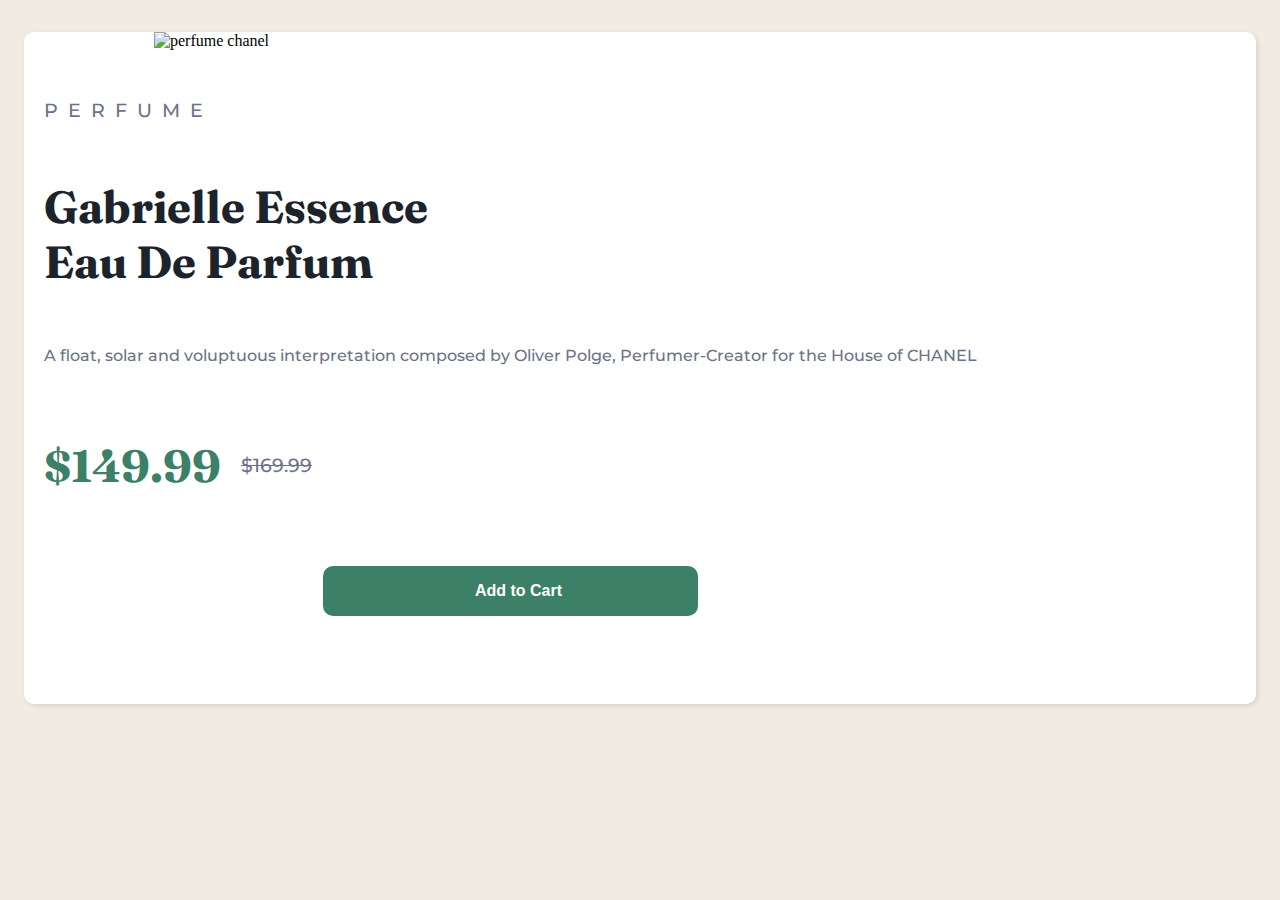
==== productPreviewCard/productPreviewCard.html @ 26734880 "add productPreviewCard" ====
<!DOCTYPE html>
<html lang="en">
  <head>
    <meta charset="UTF-8" />
    <meta name="viewport" content="width=device-width, initial-scale=1.0" />
    <link rel="stylesheet" href="previewCard.css" />
    <link
      rel="icon"
      type="image/x-icon"
      href="/frontend-practice/productPreviewCard/images/favicon-32x32.png"
    />

    <link rel="preconnect" href="https://fonts.googleapis.com" />
    <link rel="preconnect" href="https://fonts.gstatic.com" crossorigin />
    <link
      href="https://fonts.googleapis.com/css2?family=Fraunces:opsz,wght@9..144,700&display=swap"
      rel="stylesheet"
    />

    <link rel="preconnect" href="https://fonts.googleapis.com" />
    <link rel="preconnect" href="https://fonts.gstatic.com" crossorigin />
    <link
      href="https://fonts.googleapis.com/css2?family=Montserrat:wght@500;700&display=swap"
      rel="stylesheet"
    />

    <title>Product Preview Card</title>
  </head>
  <body>
    <main>
      <section class="box-img">
        <img
          class="desktop-img"
          src="/frontend-practice/productPreviewCard/images/image-product-desktop.jpg"
          alt="perfume chanel"
        />
        <img
          class="mobile-img"
          src="/frontend-practice/productPreviewCard/images/image-product-mobile.jpg"
          alt="perfume chanel"
        />
      </section>
      <section class="content">
        <h3 class="tag">PERFUME</h3>
        <h1 class="title">Gabrielle Essence<br />Eau De Parfum</h1>
        <p>
          A float, solar and voluptuous interpretation composed by Oliver Polge,
          Perfumer-Creator for the House of CHANEL
        </p>
        <div class="price">
          <h1 class="discount">$149.99</h1>
          <h3 class="fullprice">$169.99</h3>
        </div>

        <button class="add-cart">
          <span
            ><img
              class="icon"
              src="/frontend-practice/productPreviewCard/images/icon-cart.svg"
              alt="" /></span
          >Add to Cart
        </button>
      </section>
    </main>
  </body>
</html>
---- productPreviewCard/previewCard.css ----
* {
  margin: 0;
  padding: 0;
  box-sizing: border-box;
}

html {
  background-color: hsl(30, 38%, 92%);
}

h1 {
  font-family: "Fraunces", serif;
  font-weight: 700;
  font-size: 45px;
  color: hsl(212, 21%, 14%);
}

h3,
p {
  font-family: "Montserrat", sans-serif;
  font-weight: 500;
  color: hsl(228, 12%, 48%);
}

main {
  display: flex;
  flex-direction: column;
  background-color: hsl(0, 0%, 100%);
  border-radius: 10px;
  margin: 2rem 1.5rem;
  overflow: hidden;
  box-shadow: 2px 2px 5px rgba(0, 0, 0, 0.1);
}

.box-img {
  display: flex;
  justify-content: center;
  width: 375px;
}

.mobile-img {
  display: flex;
  width: fit-content;
}

.desktop-img {
  display: none;
}

.content {
  display: flex;
  flex-direction: column;
  justify-content: space-around;
  width: fit-content;
  height: 70vh;
  padding: 20px;
  margin-bottom: 1.5rem;
}

.tag {
  font-weight: 500;
  letter-spacing: 10px;
}

.price {
  display: flex;
  flex-direction: row;
  align-items: center;
  gap: 20px;
  margin-top: 1rem;
}

.price h1 {
  color: hsl(158, 36%, 37%);
}

.price h3 {
  font-weight: 500;
  text-decoration: line-through;
}

.price p {
  font-size: 36px;
}

button {
  align-self: center;
  background-color: hsl(158, 36%, 37%);
  border: none;
  border-radius: 10px;
  margin: 1rem;
  width: 375px;
  height: 50px;
  font-size: medium;
  font-weight: bold;
  color: hsl(0, 0%, 100%);
}

button:hover {
  background-color: hsla(157, 36%, 18%);
}

.icon {
  padding-right: 1rem;
}

@media only screen and (min-width: 1440px) {
  main {
    display: flex;
    flex-direction: row;
    width: 50vw;
    height: 70vh;
    margin: 5rem auto;
  }
  .box-img {
    display: flex;
    width: max-content;
    background-color: rgb(34, 208, 214);
  }

  .desktop-img {
    display: flex;
  }

  .mobile-img {
    display: none;
  }
  .content {
    display: flex;
    flex-direction: column;
    height: 100%;
    padding: 2.5rem;
  }
  button {
    align-self: center;
  }
}
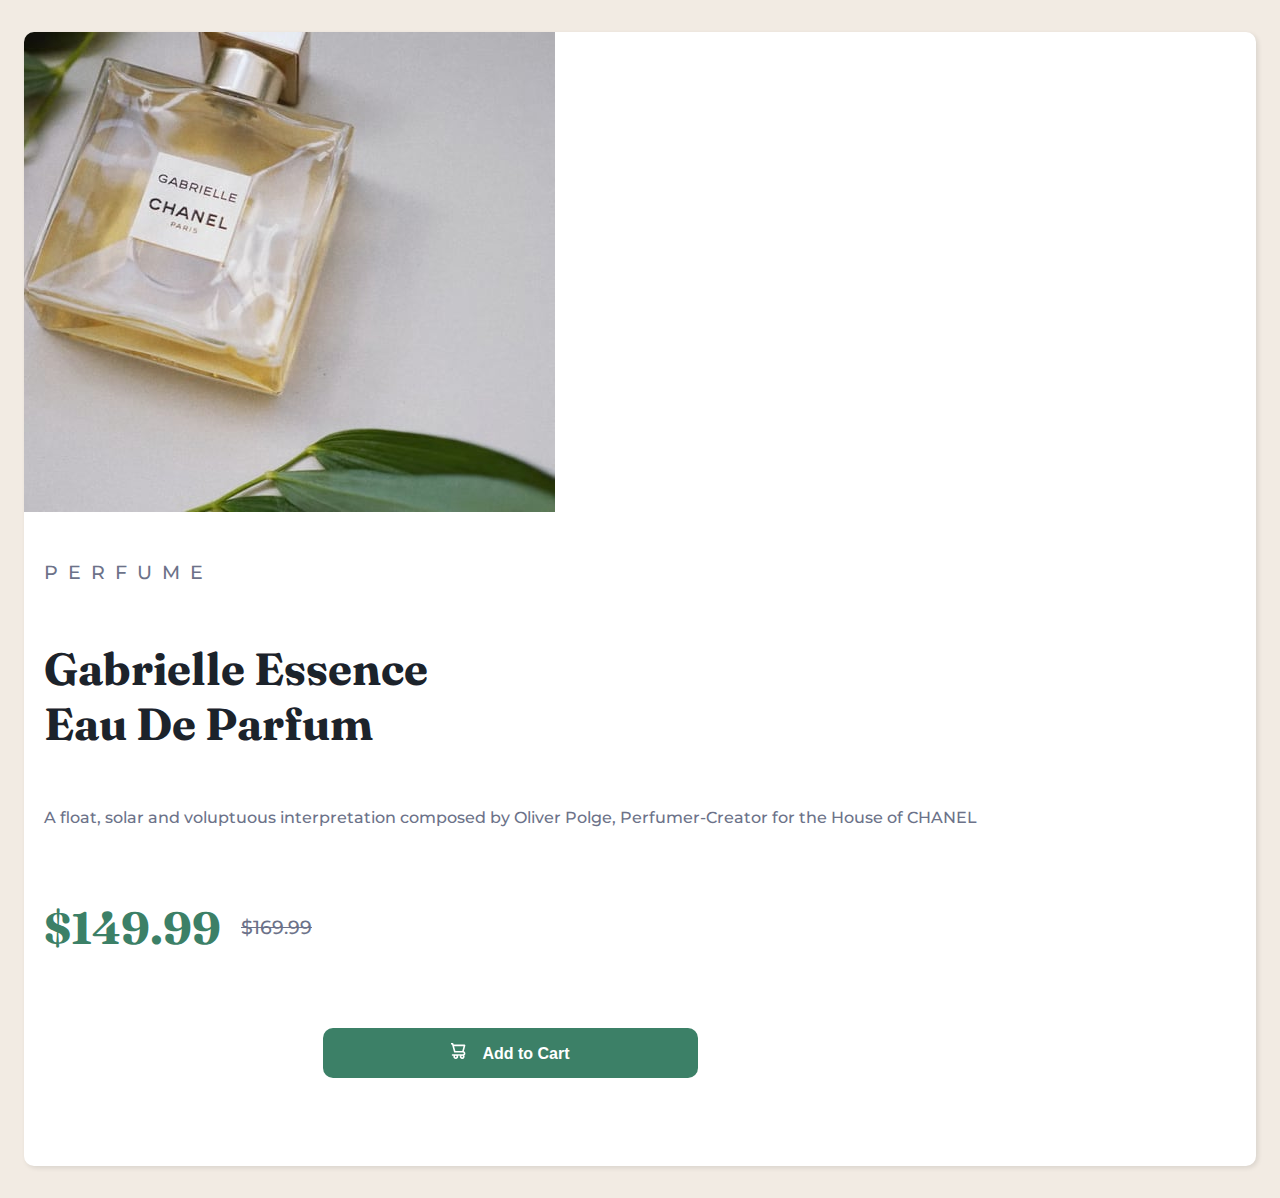
==== commit da698541: "link img file" ====
--- a/productPreviewCard/productPreviewCard.html
+++ b/productPreviewCard/productPreviewCard.html
@@ -31,12 +31,12 @@
       <section class="box-img">
         <img
           class="desktop-img"
-          src="/frontend-practice/productPreviewCard/images/image-product-desktop.jpg"
+          src="/productPreviewCard/images/image-product-desktop.jpg"
           alt="perfume chanel"
         />
         <img
           class="mobile-img"
-          src="/frontend-practice/productPreviewCard/images/image-product-mobile.jpg"
+          src="/productPreviewCard/images/image-product-mobile.jpg"
           alt="perfume chanel"
         />
       </section>
@@ -56,7 +56,7 @@
           <span
             ><img
               class="icon"
-              src="/frontend-practice/productPreviewCard/images/icon-cart.svg"
+              src="/productPreviewCard/images/icon-cart.svg"
               alt="" /></span
           >Add to Cart
         </button>
